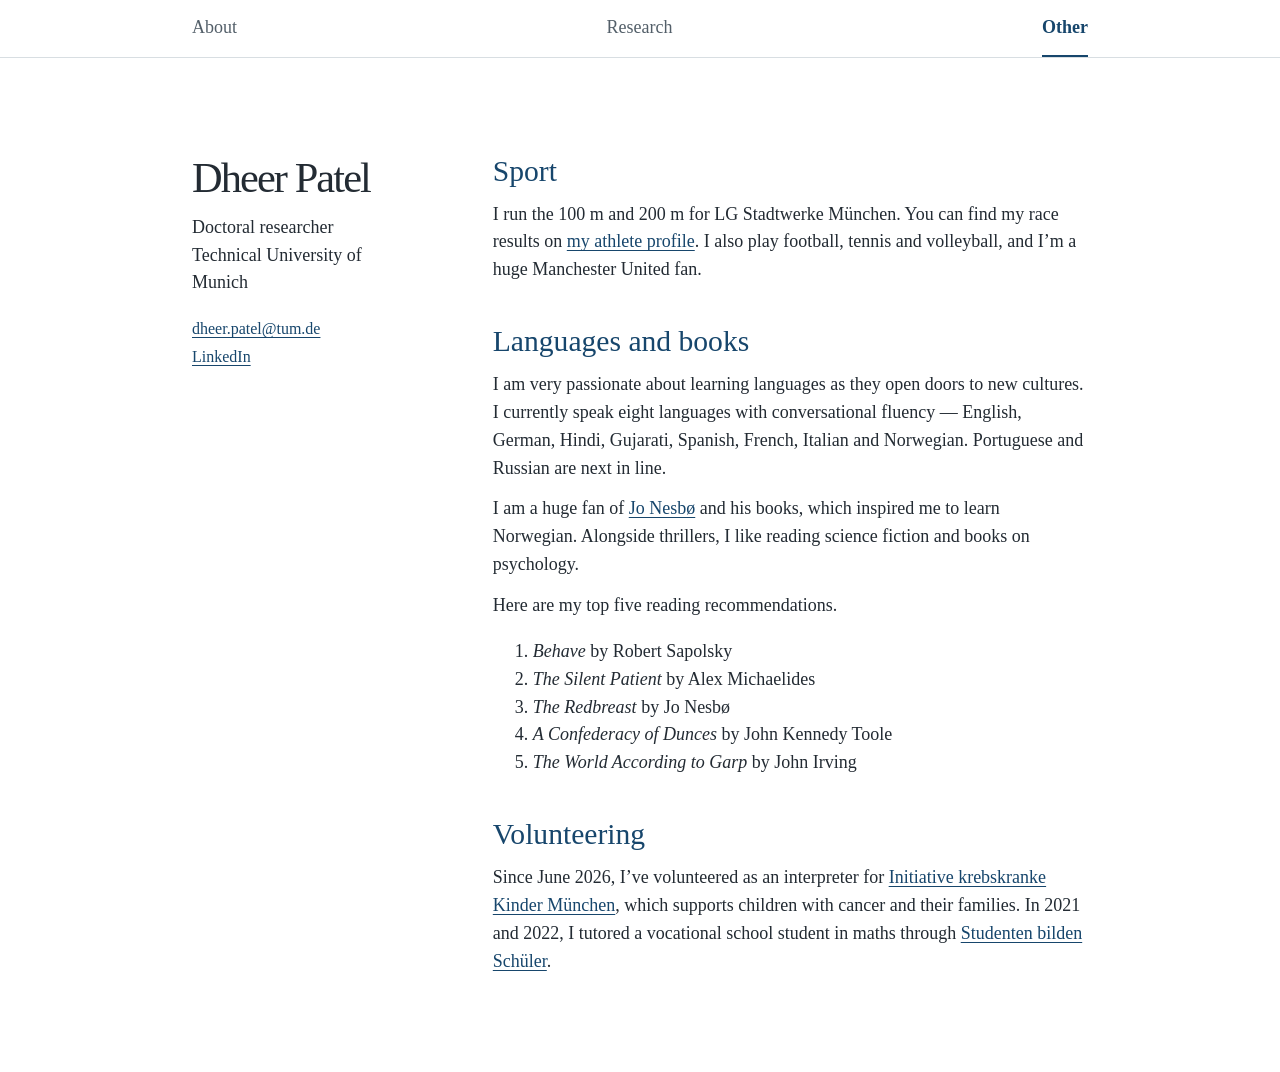
==== other.html @ 41100356 "Revise biography, research interests and reading list" ====
<!doctype html>
<html lang="en">
<head>
  <meta charset="utf-8">
  <meta name="viewport" content="width=device-width, initial-scale=1">
  <meta name="description" content="Dheer Patel on sprinting in Munich, volunteering, learning languages and reading Jo Nesbø.">
  <title>Other · Dheer Patel</title>
  <link rel="stylesheet" href="style.css">
</head>
<body>
  <nav aria-label="Main navigation">
    <div class="nav-inner">
      <a href="index.html">About</a>
      <a href="research.html">Research</a>
      <a href="other.html" aria-current="page">Other</a>
    </div>
  </nav>
  <div class="layout">
    <header>
      <h1>Dheer Patel</h1>
      <p>Doctoral researcher<br>Technical University of Munich</p>
      <div class="contacts">
        <a href="mailto:dheer.patel@tum.de">dheer.patel@tum.de</a>
        <a href="https://www.linkedin.com/in/dheer-patel-a621661a5/">LinkedIn</a>
      </div>
    </header>
    <main>
      <h2>Sport</h2>
      <p>I run the 100 m and 200 m for LG Stadtwerke München. You can find my race results on <a href="https://ladv.de/leistungsdatenbank/athletenprofil/517882/Dheer-Patel.htm">my athlete profile</a>. I also play football, tennis and volleyball, and I’m a huge Manchester United fan.</p>

      <h2>Languages and books</h2>
      <p>I am very passionate about learning languages as they open doors to new cultures. I currently speak eight languages with conversational fluency — English, German, Hindi, Gujarati, Spanish, French, Italian and Norwegian. Portuguese and Russian are next in line.</p>
      <p>I am a huge fan of <a href="https://jonesbo.com/">Jo Nesbø</a> and his books, which inspired me to learn Norwegian. Alongside thrillers, I like reading science fiction and books on psychology.</p>
      <p>Here are my top five reading recommendations.</p>
      <ol>
        <li><cite>Behave</cite> by Robert Sapolsky</li>
        <li><cite>The Silent Patient</cite> by Alex Michaelides</li>
        <li><cite>The Redbreast</cite> by Jo Nesbø</li>
        <li><cite>A Confederacy of Dunces</cite> by John Kennedy Toole</li>
        <li><cite>The World According to Garp</cite> by John Irving</li>
      </ol>

      <h2>Volunteering</h2>
      <p>Since June 2026, I’ve volunteered as an interpreter for <a href="https://krebs-bei-kindern.de/">Initiative krebskranke Kinder München</a>, which supports children with cancer and their families. In 2021 and 2022, I tutored a vocational school student in maths through <a href="https://studytutors.de/">Studenten bilden Schüler</a>.</p>
    </main>
  </div>
</body>
</html>
---- style.css ----
:root {
  color-scheme: light;
  --ink: #232b33;
  --blue: #17466c;
  --muted: #535f69;
  --rule: #d8dee2;
}

* { box-sizing: border-box; }
body {
  margin: 0;
  color: var(--ink);
  background: #fff;
  font: 1.125rem/1.55 "Crimson Text", Georgia, serif;
}
a { color: var(--blue); text-underline-offset: 0.18em; text-decoration-thickness: 1px; }
a:hover { color: #071d34; text-decoration-thickness: 2px; }
a:focus-visible { outline: 2px solid var(--blue); outline-offset: 4px; }

nav { border-bottom: 1px solid var(--rule); }
.nav-inner, .layout { width: min(56rem, calc(100% - 3rem)); margin-inline: auto; }
.nav-inner { display: flex; justify-content: space-between; }
nav a { padding: 0.9rem 0; color: var(--muted); text-decoration: none; }
nav a[aria-current] { color: var(--blue); font-weight: bold; box-shadow: inset 0 -2px var(--blue); }

.layout {
  display: grid;
  grid-template-columns: 14rem minmax(0, 1fr);
  gap: clamp(2rem, 6vw, 5rem);
  align-items: start;
  margin-block: clamp(3rem, 8vw, 6rem);
}
h1, h2, h3, p, dl, dd { margin: 0; }
h1, h2, h3 { line-height: 1.15; }
h1 { font-size: 2.65rem; font-weight: normal; letter-spacing: -0.045em; }
h2 { font-size: 1.85rem; color: var(--blue); font-weight: normal; }
h3, .institution { font-size: 1.15rem; font-weight: bold; }
header p { margin-top: 0.7rem; }
.contacts { display: grid; justify-items: start; gap: 0.2rem; margin-top: 1.25rem; font-size: 1rem; }
main p, main dl, article { margin-top: 0.8rem; }
main h2:not(:first-child) { margin-top: 2.5rem; }
.degrees { display: grid; grid-template-columns: auto 1fr; gap: 1.2rem 1.3rem; }
.degrees .grade, .degrees .rank { display: block; font-size: 1rem; }
.degrees .grade { margin-top: 0.15rem; }
.degrees .rank { color: var(--muted); font-style: italic; }
dt, .publication { color: var(--muted); }
dt { font-variant-numeric: tabular-nums; }
article p { margin-top: 0.35rem; }

@media (max-width: 44rem) {
  .layout { grid-template-columns: 1fr; gap: 2rem; margin-block: 2rem; }
  header { padding-bottom: 1.5rem; border-bottom: 1px solid var(--rule); }
  .contacts { display: flex; flex-wrap: wrap; gap: 0.4rem 1rem; margin-top: 0.6rem; }
  h1 { font-size: 2.25rem; }
}
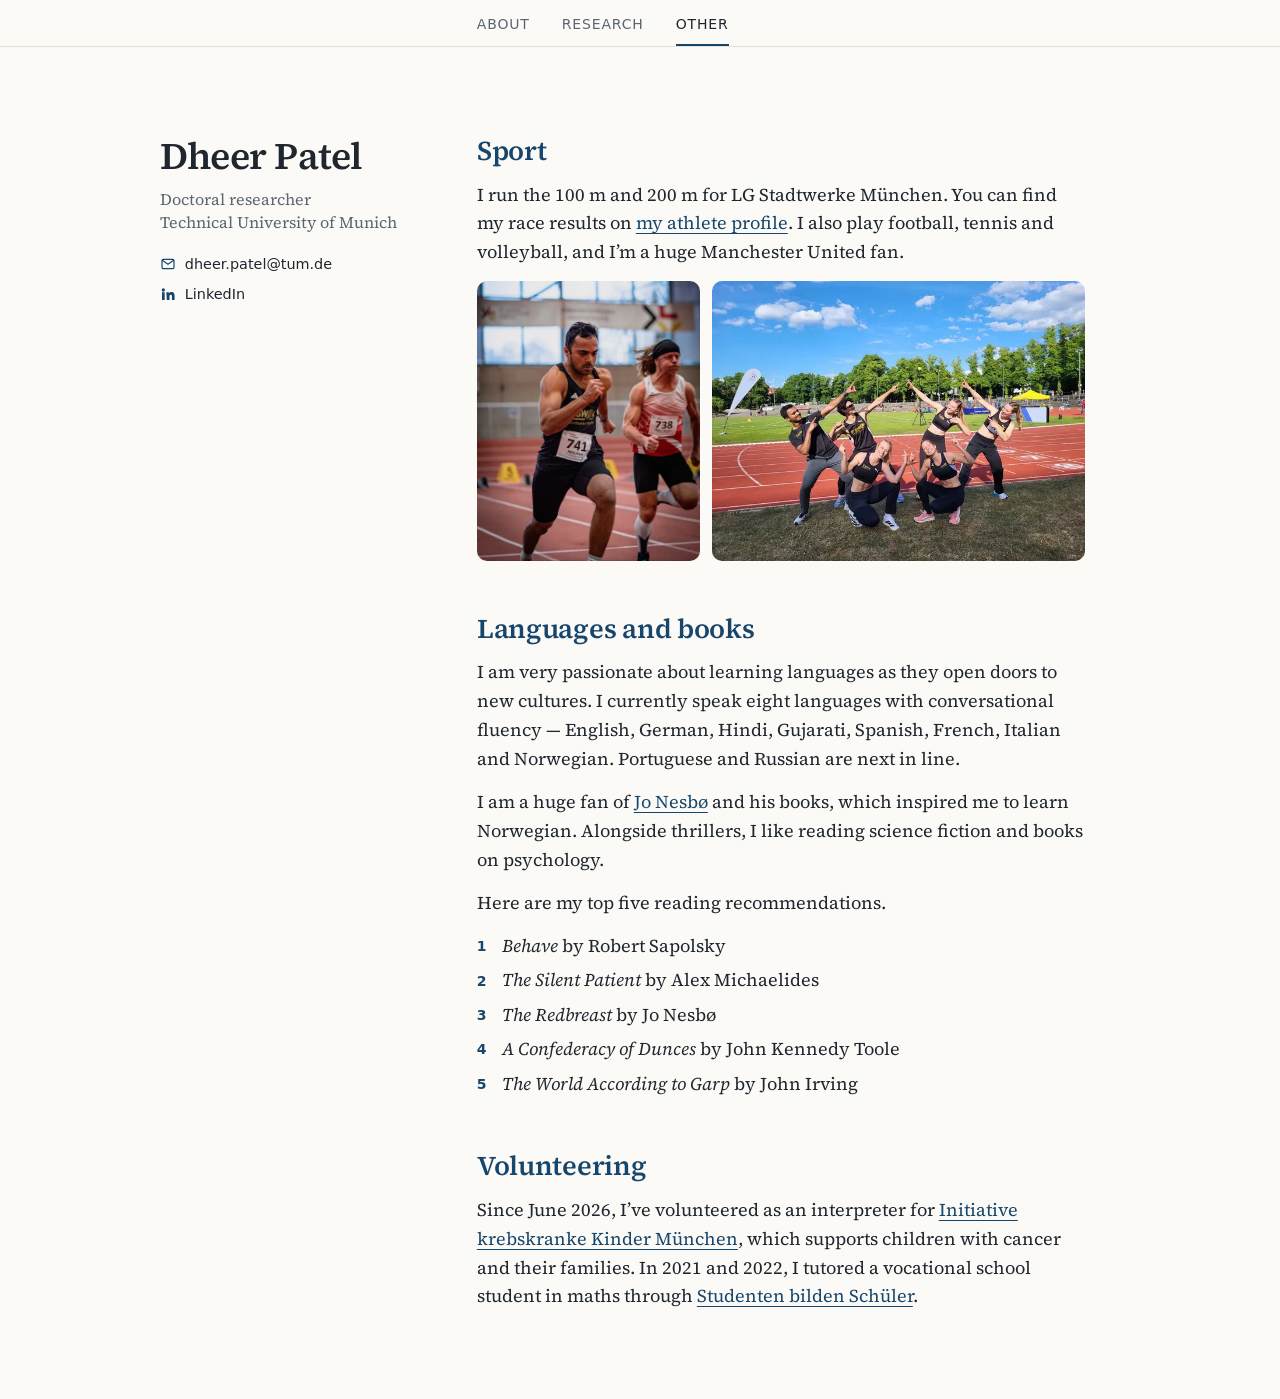
==== commit e6d466d5: "Redesign site and add photos" ====
--- a/other.html
+++ b/other.html
@@ -5,43 +5,68 @@
   <meta name="viewport" content="width=device-width, initial-scale=1">
   <meta name="description" content="Dheer Patel on sprinting in Munich, volunteering, learning languages and reading Jo Nesbø.">
   <title>Other · Dheer Patel</title>
+  <link rel="canonical" href="https://peterhalde.github.io/other.html">
+  <meta property="og:type" content="website">
+  <meta property="og:title" content="Other · Dheer Patel">
+  <meta property="og:description" content="Dheer Patel on sprinting in Munich, volunteering, learning languages and reading Jo Nesbø.">
+  <meta property="og:url" content="https://peterhalde.github.io/other.html">
+  <meta property="og:image" content="https://peterhalde.github.io/images/og.jpg">
+  <meta property="og:image:width" content="1200">
+  <meta property="og:image:height" content="630">
+  <meta name="twitter:card" content="summary_large_image">
+  <meta name="theme-color" content="#fbfaf7" media="(prefers-color-scheme: light)">
+  <meta name="theme-color" content="#14171a" media="(prefers-color-scheme: dark)">
+  <link rel="icon" href="favicon.svg" type="image/svg+xml">
+  <link rel="preload" href="fonts/source-serif-4-normal.woff2" as="font" type="font/woff2" crossorigin>
   <link rel="stylesheet" href="style.css">
 </head>
 <body>
-  <nav aria-label="Main navigation">
+  <nav class="site-nav" aria-label="Main navigation">
     <div class="nav-inner">
-      <a href="index.html">About</a>
-      <a href="research.html">Research</a>
-      <a href="other.html" aria-current="page">Other</a>
+      <div class="nav-links">
+        <a href="index.html">About</a>
+        <a href="research.html">Research</a>
+        <a href="other.html" aria-current="page">Other</a>
+      </div>
     </div>
   </nav>
   <div class="layout">
-    <header>
+    <aside class="profile">
       <h1>Dheer Patel</h1>
-      <p>Doctoral researcher<br>Technical University of Munich</p>
-      <div class="contacts">
-        <a href="mailto:dheer.patel@tum.de">dheer.patel@tum.de</a>
-        <a href="https://www.linkedin.com/in/dheer-patel-a621661a5/">LinkedIn</a>
-      </div>
-    </header>
+      <p class="role">Doctoral researcher<br>Technical University of Munich</p>
+      <ul class="contacts">
+        <li><a href="mailto:dheer.patel@tum.de"><svg viewBox="0 0 24 24" fill="none" stroke="currentColor" stroke-width="1.8" stroke-linecap="round" stroke-linejoin="round" aria-hidden="true"><rect x="3" y="5" width="18" height="14" rx="2"/><path d="m3.5 6.5 8.5 6 8.5-6"/></svg>dheer.patel@tum.de</a></li>
+        <li><a href="https://www.linkedin.com/in/dheer-patel-a621661a5/"><svg viewBox="0 0 24 24" fill="currentColor" aria-hidden="true"><path d="M4.98 3.5a2.5 2.5 0 1 1 0 5 2.5 2.5 0 0 1 0-5zM3 9.5h4V21H3zM9.5 9.5h3.8v1.6h.05c.53-1 1.83-2.05 3.77-2.05 4.03 0 4.78 2.65 4.78 6.1V21h-4v-5.1c0-1.22-.02-2.78-1.7-2.78-1.7 0-1.96 1.33-1.96 2.7V21h-4z"/></svg>LinkedIn</a></li>
+      </ul>
+    </aside>
     <main>
-      <h2>Sport</h2>
-      <p>I run the 100 m and 200 m for LG Stadtwerke München. You can find my race results on <a href="https://ladv.de/leistungsdatenbank/athletenprofil/517882/Dheer-Patel.htm">my athlete profile</a>. I also play football, tennis and volleyball, and I’m a huge Manchester United fan.</p>
+      <section>
+        <h2>Sport</h2>
+        <p>I run the 100 m and 200 m for LG Stadtwerke München. You can find my race results on <a href="https://ladv.de/leistungsdatenbank/athletenprofil/517882/Dheer-Patel.htm">my athlete profile</a>. I also play football, tennis and volleyball, and I’m a huge Manchester United fan.</p>
+        <div class="photos">
+          <a href="images/sprint-960.webp"><img src="images/sprint-480.webp" srcset="images/sprint-480.webp 480w, images/sprint-960.webp 960w" sizes="(max-width: 30rem) calc(100vw - 2.5rem), (max-width: 46rem) calc((100vw - 3.25rem) * 0.375), 14rem" width="480" height="600" alt="Dheer Patel sprinting in an indoor race for LG Stadtwerke München" loading="lazy" decoding="async"></a>
+          <a href="images/team-1280.webp"><img src="images/team-640.webp" srcset="images/team-640.webp 640w, images/team-1280.webp 1280w" sizes="(max-width: 30rem) calc(100vw - 2.5rem), (max-width: 46rem) calc((100vw - 3.25rem) * 0.625), 24rem" width="640" height="480" alt="Dheer Patel and five teammates from LG Stadtwerke München striking the lightning-bolt pose by the track" loading="lazy" decoding="async"></a>
+        </div>
+      </section>
 
-      <h2>Languages and books</h2>
-      <p>I am very passionate about learning languages as they open doors to new cultures. I currently speak eight languages with conversational fluency — English, German, Hindi, Gujarati, Spanish, French, Italian and Norwegian. Portuguese and Russian are next in line.</p>
-      <p>I am a huge fan of <a href="https://jonesbo.com/">Jo Nesbø</a> and his books, which inspired me to learn Norwegian. Alongside thrillers, I like reading science fiction and books on psychology.</p>
-      <p>Here are my top five reading recommendations.</p>
-      <ol>
-        <li><cite>Behave</cite> by Robert Sapolsky</li>
-        <li><cite>The Silent Patient</cite> by Alex Michaelides</li>
-        <li><cite>The Redbreast</cite> by Jo Nesbø</li>
-        <li><cite>A Confederacy of Dunces</cite> by John Kennedy Toole</li>
-        <li><cite>The World According to Garp</cite> by John Irving</li>
-      </ol>
+      <section>
+        <h2>Languages and books</h2>
+        <p>I am very passionate about learning languages as they open doors to new cultures. I currently speak eight languages with conversational fluency — English, German, Hindi, Gujarati, Spanish, French, Italian and Norwegian. Portuguese and Russian are next in line.</p>
+        <p>I am a huge fan of <a href="https://jonesbo.com/">Jo Nesbø</a> and his books, which inspired me to learn Norwegian. Alongside thrillers, I like reading science fiction and books on psychology.</p>
+        <p>Here are my top five reading recommendations.</p>
+        <ol class="books" role="list">
+          <li><span><cite>Behave</cite> by Robert Sapolsky</span></li>
+          <li><span><cite>The Silent Patient</cite> by Alex Michaelides</span></li>
+          <li><span><cite>The Redbreast</cite> by Jo Nesbø</span></li>
+          <li><span><cite>A Confederacy of Dunces</cite> by John Kennedy Toole</span></li>
+          <li><span><cite>The World According to Garp</cite> by John Irving</span></li>
+        </ol>
+      </section>
 
-      <h2>Volunteering</h2>
-      <p>Since June 2026, I’ve volunteered as an interpreter for <a href="https://krebs-bei-kindern.de/">Initiative krebskranke Kinder München</a>, which supports children with cancer and their families. In 2021 and 2022, I tutored a vocational school student in maths through <a href="https://studytutors.de/">Studenten bilden Schüler</a>.</p>
+      <section>
+        <h2>Volunteering</h2>
+        <p>Since June 2026, I’ve volunteered as an interpreter for <a href="https://krebs-bei-kindern.de/">Initiative krebskranke Kinder München</a>, which supports children with cancer and their families. In 2021 and 2022, I tutored a vocational school student in maths through <a href="https://studytutors.de/">Studenten bilden Schüler</a>.</p>
+      </section>
     </main>
   </div>
 </body>
--- a/style.css
+++ b/style.css
@@ -1,55 +1,208 @@
+@font-face {
+  font-family: "Source Serif 4";
+  src: url("fonts/source-serif-4-normal.woff2") format("woff2");
+  font-weight: 200 900;
+  font-style: normal;
+  font-display: swap;
+}
+@font-face {
+  font-family: "Source Serif 4";
+  src: url("fonts/source-serif-4-italic.woff2") format("woff2");
+  font-weight: 200 900;
+  font-style: italic;
+  font-display: swap;
+}
+
 :root {
-  color-scheme: light;
-  --ink: #232b33;
-  --blue: #17466c;
-  --muted: #535f69;
-  --rule: #d8dee2;
+  color-scheme: light dark;
+  --bg: #fbfaf7;
+  --surface: #ffffff;
+  --ink: #1f262d;
+  --muted: #5a6670;
+  --accent: #17466c;
+  --accent-strong: #0b2a45;
+  --rule: #e4e1da;
+  --serif: "Source Serif 4", Georgia, "Times New Roman", serif;
+  --sans: system-ui, -apple-system, "Segoe UI", Roboto, "Helvetica Neue", Arial, sans-serif;
+  --side: 15rem;
+  --gap: clamp(2.5rem, 6vw, 5rem);
+}
+@media (prefers-color-scheme: dark) {
+  :root {
+    --bg: #14171a;
+    --surface: #1b1f23;
+    --ink: #e7e4dd;
+    --muted: #a0a9b1;
+    --accent: #8db7df;
+    --accent-strong: #c2dbf2;
+    --rule: #2c3238;
+  }
 }
 
 * { box-sizing: border-box; }
+html { -webkit-text-size-adjust: 100%; }
 body {
   margin: 0;
   color: var(--ink);
-  background: #fff;
-  font: 1.125rem/1.55 "Crimson Text", Georgia, serif;
-}
-a { color: var(--blue); text-underline-offset: 0.18em; text-decoration-thickness: 1px; }
-a:hover { color: #071d34; text-decoration-thickness: 2px; }
-a:focus-visible { outline: 2px solid var(--blue); outline-offset: 4px; }
-
-nav { border-bottom: 1px solid var(--rule); }
-.nav-inner, .layout { width: min(56rem, calc(100% - 3rem)); margin-inline: auto; }
-.nav-inner { display: flex; justify-content: space-between; }
-nav a { padding: 0.9rem 0; color: var(--muted); text-decoration: none; }
-nav a[aria-current] { color: var(--blue); font-weight: bold; box-shadow: inset 0 -2px var(--blue); }
-
+  background: var(--bg);
+  font: 1.125rem/1.6 var(--serif);
+  font-optical-sizing: auto;
+}
+h1, h2, h3, p, dl, dd, ol, ul, figure { margin: 0; }
+h1, h2, h3 { line-height: 1.15; text-wrap: balance; }
+p, li, dd { text-wrap: pretty; }
+img { display: block; max-width: 100%; height: auto; }
+
+a { color: var(--accent); text-underline-offset: 0.2em; text-decoration-thickness: 1px; }
+a:hover { color: var(--accent-strong); text-decoration-thickness: 2px; }
+a:focus-visible { outline: 2px solid var(--accent); outline-offset: 3px; border-radius: 2px; }
+
+/* Navigation: links line up with the main column */
+.site-nav { border-bottom: 1px solid var(--rule); }
+.nav-inner, .layout { width: min(60rem, calc(100% - 3rem)); margin-inline: auto; }
+.nav-inner {
+  display: grid;
+  grid-template-columns: var(--side) minmax(0, 1fr);
+  column-gap: var(--gap);
+}
+.nav-links { grid-column: 2; display: flex; gap: 2rem; }
+.nav-links a {
+  padding: 1.05rem 0 0.95rem;
+  color: var(--muted);
+  font: 500 0.875rem/1 var(--sans);
+  letter-spacing: 0.06em;
+  text-transform: uppercase;
+  text-decoration: none;
+}
+.nav-links a:hover { color: var(--accent); }
+.nav-links a[aria-current] { color: var(--ink); box-shadow: inset 0 -2px var(--accent); }
+
+/* Two-column page */
 .layout {
   display: grid;
-  grid-template-columns: 14rem minmax(0, 1fr);
-  gap: clamp(2rem, 6vw, 5rem);
+  grid-template-columns: var(--side) minmax(0, 1fr);
+  gap: var(--gap);
   align-items: start;
-  margin-block: clamp(3rem, 8vw, 6rem);
-}
-h1, h2, h3, p, dl, dd { margin: 0; }
-h1, h2, h3 { line-height: 1.15; }
-h1 { font-size: 2.65rem; font-weight: normal; letter-spacing: -0.045em; }
-h2 { font-size: 1.85rem; color: var(--blue); font-weight: normal; }
-h3, .institution { font-size: 1.15rem; font-weight: bold; }
-header p { margin-top: 0.7rem; }
-.contacts { display: grid; justify-items: start; gap: 0.2rem; margin-top: 1.25rem; font-size: 1rem; }
-main p, main dl, article { margin-top: 0.8rem; }
-main h2:not(:first-child) { margin-top: 2.5rem; }
-.degrees { display: grid; grid-template-columns: auto 1fr; gap: 1.2rem 1.3rem; }
-.degrees .grade, .degrees .rank { display: block; font-size: 1rem; }
-.degrees .grade { margin-top: 0.15rem; }
-.degrees .rank { color: var(--muted); font-style: italic; }
-dt, .publication { color: var(--muted); }
-dt { font-variant-numeric: tabular-nums; }
-article p { margin-top: 0.35rem; }
-
-@media (max-width: 44rem) {
-  .layout { grid-template-columns: 1fr; gap: 2rem; margin-block: 2rem; }
-  header { padding-bottom: 1.5rem; border-bottom: 1px solid var(--rule); }
-  .contacts { display: flex; flex-wrap: wrap; gap: 0.4rem 1rem; margin-top: 0.6rem; }
-  h1 { font-size: 2.25rem; }
-}
+  margin-block: clamp(3rem, 7vw, 5.5rem);
+}
+main { max-width: 38rem; }
+
+/* Profile column */
+.portrait {
+  width: 100%;
+  aspect-ratio: 4 / 5;
+  object-fit: cover;
+  border-radius: 14px;
+  margin-bottom: 1.6rem;
+  background: var(--rule);
+}
+h1 { font-size: 2.35rem; font-weight: 600; letter-spacing: -0.02em; }
+.role { margin-top: 0.6rem; color: var(--muted); font-size: 1rem; line-height: 1.45; text-wrap: balance; }
+.contacts {
+  list-style: none;
+  padding: 0;
+  margin-top: 1.3rem;
+  display: grid;
+  justify-items: start;
+  gap: 0.5rem;
+  font: 0.9rem/1.3 var(--sans);
+}
+.contacts a { display: inline-flex; align-items: center; gap: 0.55rem; color: var(--ink); text-decoration: none; }
+.contacts a:hover { color: var(--accent); text-decoration: underline; }
+.contacts svg { width: 1rem; height: 1rem; flex: none; color: var(--accent); }
+@media (min-width: 46.01rem) and (min-height: 40rem) {
+  .profile { position: sticky; top: 2.5rem; }
+}
+
+/* Content */
+h2 { font-size: 1.7rem; font-weight: 600; letter-spacing: -0.01em; color: var(--accent); }
+h3 { font-size: 1.2rem; font-weight: 600; }
+section + section { margin-top: 3.25rem; }
+section > p, section > dl, section > ol, section > article, section > .photos { margin-top: 0.9rem; }
+.institution { font-weight: 600; }
+
+/* Education */
+.degrees {
+  display: grid;
+  grid-template-columns: auto minmax(0, 1fr);
+  gap: 1.25rem 1.5rem;
+}
+.degrees dt {
+  padding-top: 0.2rem;
+  color: var(--muted);
+  font: 600 0.875rem/1.6 var(--sans);
+  font-variant-numeric: tabular-nums;
+}
+.meta { display: block; margin-top: 0.2rem; color: var(--muted); font: 0.9rem/1.5 var(--sans); }
+.meta strong { color: var(--ink); }
+.meta span + span::before { content: "·"; margin-inline: 0.5em; }
+
+/* Publications */
+.work {
+  padding: 1.3rem 1.5rem;
+  background: var(--surface);
+  border: 1px solid var(--rule);
+  border-radius: 12px;
+}
+.work h3 a { color: var(--ink); text-decoration: none; }
+.work h3 a:hover { color: var(--accent); text-decoration: underline; }
+.work p { margin-top: 0.4rem; }
+.authors { color: var(--muted); font-size: 1rem; }
+.authors strong { color: var(--ink); font-weight: 600; }
+.publication {
+  display: flex;
+  flex-wrap: wrap;
+  align-items: center;
+  gap: 0.5rem 0.9rem;
+  color: var(--muted);
+  font: 0.875rem/1.4 var(--sans);
+}
+.pill {
+  padding: 0.2rem 0.7rem;
+  border: 1px solid var(--rule);
+  border-radius: 999px;
+  font-weight: 500;
+  text-decoration: none;
+}
+.pill:hover { border-color: var(--accent); text-decoration: none; }
+
+/* Photos: equal heights from the 4:5 and 4:3 frames */
+.photos { display: grid; grid-template-columns: 3fr 5fr; gap: 0.75rem; }
+.photos a { display: block; border-radius: 10px; overflow: hidden; }
+.photos img { width: 100%; transition: transform 0.4s ease; }
+.photos a:hover img { transform: scale(1.03); }
+
+/* Reading list */
+.books { list-style: none; padding: 0; counter-reset: book; display: grid; gap: 0.35rem; }
+.books li { counter-increment: book; display: grid; grid-template-columns: 1.6rem minmax(0, 1fr); }
+.books li::before {
+  content: counter(book);
+  padding-top: 0.2rem;
+  color: var(--accent);
+  font: 600 0.875rem/1.6 var(--sans);
+  font-variant-numeric: tabular-nums;
+}
+
+@media (max-width: 46rem) {
+  .nav-inner, .layout { width: calc(100% - 2.5rem); }
+  .nav-inner { display: block; }
+  .nav-links { gap: 1.6rem; }
+  .layout { grid-template-columns: minmax(0, 1fr); gap: 2.25rem; margin-block: 2rem 3.5rem; }
+  .profile { padding-bottom: 1.75rem; border-bottom: 1px solid var(--rule); }
+  .profile.has-photo { display: grid; grid-template-columns: 7rem minmax(0, 1fr); column-gap: 1.25rem; align-items: center; }
+  .has-photo .portrait { grid-row: 1 / span 3; margin: 0; border-radius: 10px; }
+  .has-photo > :not(.portrait) { grid-column: 2; }
+  .has-photo h1 { align-self: end; }
+  .has-photo .contacts { align-self: start; }
+  h1 { font-size: 2rem; }
+  .role { margin-top: 0.4rem; }
+  .contacts { margin-top: 0.8rem; }
+  h2 { font-size: 1.5rem; }
+  .work { padding: 1.1rem 1.15rem; }
+}
+@media (max-width: 30rem) {
+  .photos { grid-template-columns: minmax(0, 1fr); }
+}
+@media (prefers-reduced-motion: reduce) {
+  .photos img { transition: none; }
+}
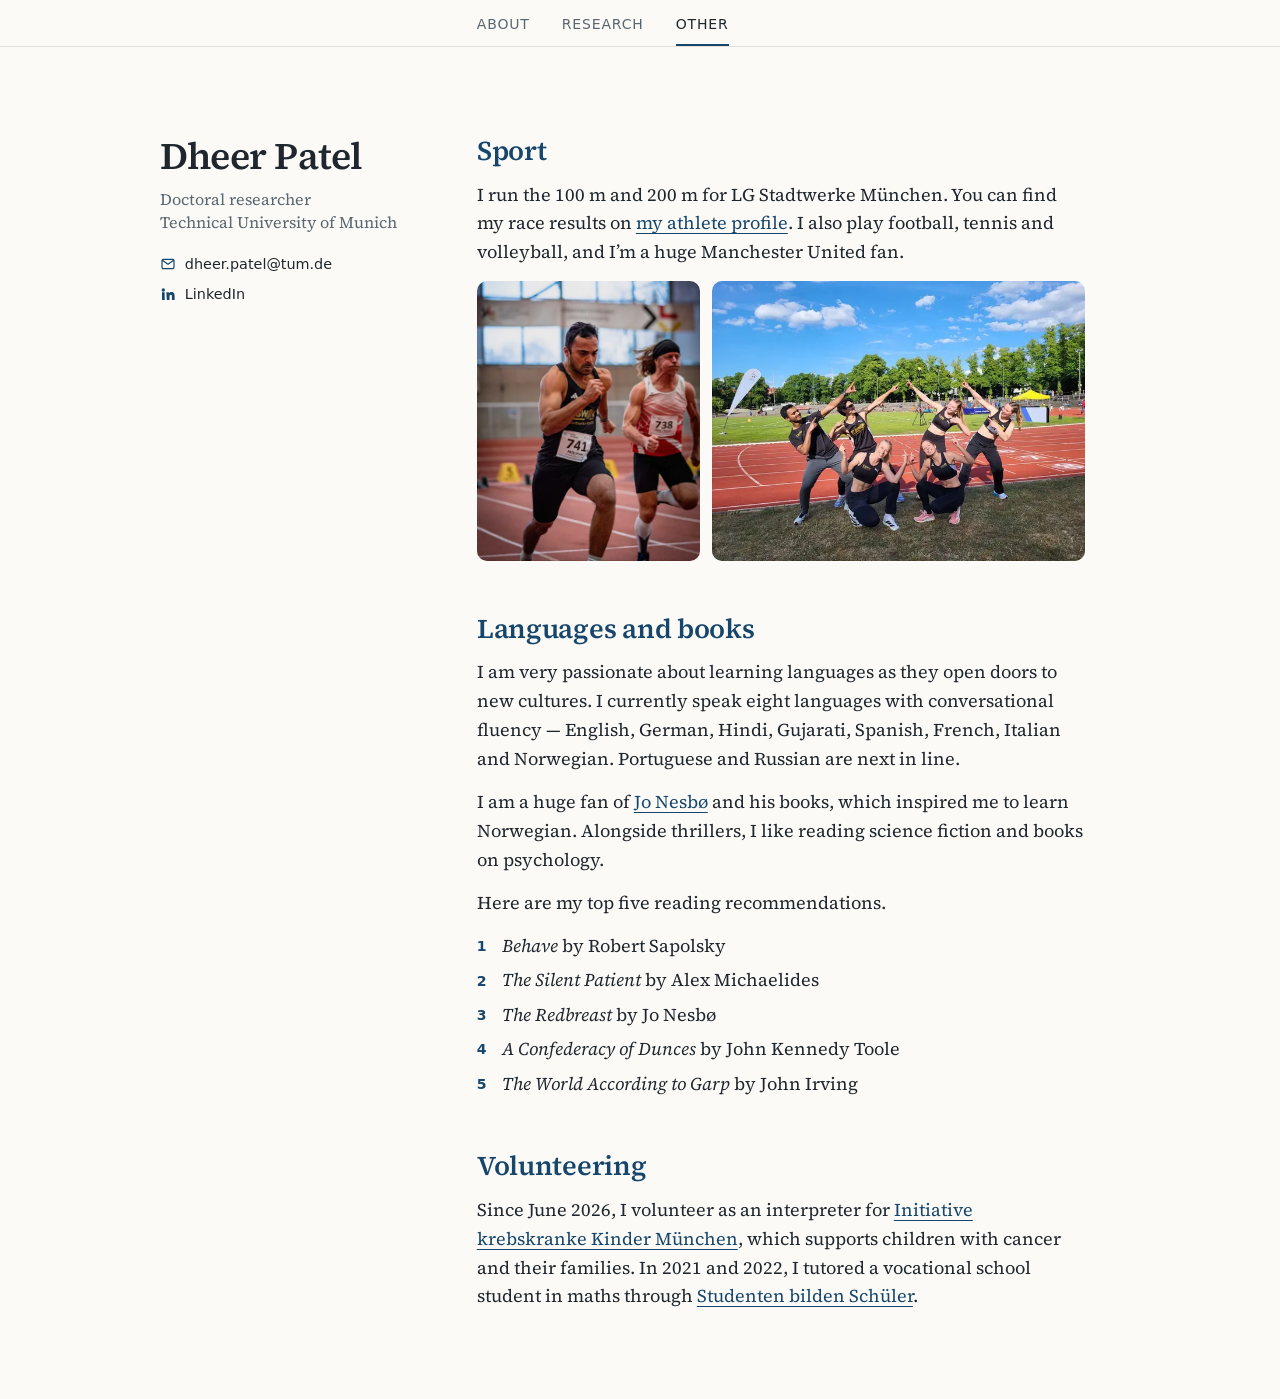
==== commit fe4d8207: "Remove photo links and update volunteering text" ====
--- a/other.html
+++ b/other.html
@@ -44,8 +44,8 @@
         <h2>Sport</h2>
         <p>I run the 100 m and 200 m for LG Stadtwerke München. You can find my race results on <a href="https://ladv.de/leistungsdatenbank/athletenprofil/517882/Dheer-Patel.htm">my athlete profile</a>. I also play football, tennis and volleyball, and I’m a huge Manchester United fan.</p>
         <div class="photos">
-          <a href="images/sprint-960.webp"><img src="images/sprint-480.webp" srcset="images/sprint-480.webp 480w, images/sprint-960.webp 960w" sizes="(max-width: 30rem) calc(100vw - 2.5rem), (max-width: 46rem) calc((100vw - 3.25rem) * 0.375), 14rem" width="480" height="600" alt="Dheer Patel sprinting in an indoor race for LG Stadtwerke München" loading="lazy" decoding="async"></a>
-          <a href="images/team-1280.webp"><img src="images/team-640.webp" srcset="images/team-640.webp 640w, images/team-1280.webp 1280w" sizes="(max-width: 30rem) calc(100vw - 2.5rem), (max-width: 46rem) calc((100vw - 3.25rem) * 0.625), 24rem" width="640" height="480" alt="Dheer Patel and five teammates from LG Stadtwerke München striking the lightning-bolt pose by the track" loading="lazy" decoding="async"></a>
+          <img src="images/sprint-480.webp" srcset="images/sprint-480.webp 480w, images/sprint-960.webp 960w" sizes="(max-width: 30rem) calc(100vw - 2.5rem), (max-width: 46rem) calc((100vw - 3.25rem) * 0.375), 14rem" width="480" height="600" alt="Dheer Patel sprinting in an indoor race for LG Stadtwerke München" loading="lazy" decoding="async" draggable="false">
+          <img src="images/team-640.webp" srcset="images/team-640.webp 640w, images/team-1280.webp 1280w" sizes="(max-width: 30rem) calc(100vw - 2.5rem), (max-width: 46rem) calc((100vw - 3.25rem) * 0.625), 24rem" width="640" height="480" alt="Dheer Patel and five teammates from LG Stadtwerke München striking the lightning-bolt pose by the track" loading="lazy" decoding="async" draggable="false">
         </div>
       </section>
 
@@ -65,7 +65,7 @@
 
       <section>
         <h2>Volunteering</h2>
-        <p>Since June 2026, I’ve volunteered as an interpreter for <a href="https://krebs-bei-kindern.de/">Initiative krebskranke Kinder München</a>, which supports children with cancer and their families. In 2021 and 2022, I tutored a vocational school student in maths through <a href="https://studytutors.de/">Studenten bilden Schüler</a>.</p>
+        <p>Since June 2026, I volunteer as an interpreter for <a href="https://krebs-bei-kindern.de/">Initiative krebskranke Kinder München</a>, which supports children with cancer and their families. In 2021 and 2022, I tutored a vocational school student in maths through <a href="https://studytutors.de/">Studenten bilden Schüler</a>.</p>
       </section>
     </main>
   </div>
--- a/style.css
+++ b/style.css
@@ -168,9 +168,14 @@
 
 /* Photos: equal heights from the 4:5 and 4:3 frames */
 .photos { display: grid; grid-template-columns: 3fr 5fr; gap: 0.75rem; }
-.photos a { display: block; border-radius: 10px; overflow: hidden; }
-.photos img { width: 100%; transition: transform 0.4s ease; }
-.photos a:hover img { transform: scale(1.03); }
+.photos img { width: 100%; border-radius: 10px; }
+.portrait, .photos img {
+  pointer-events: none;
+  user-select: none;
+  -webkit-user-select: none;
+  -webkit-user-drag: none;
+  -webkit-touch-callout: none;
+}
 
 /* Reading list */
 .books { list-style: none; padding: 0; counter-reset: book; display: grid; gap: 0.35rem; }
@@ -203,6 +208,3 @@
 @media (max-width: 30rem) {
   .photos { grid-template-columns: minmax(0, 1fr); }
 }
-@media (prefers-reduced-motion: reduce) {
-  .photos img { transition: none; }
-}
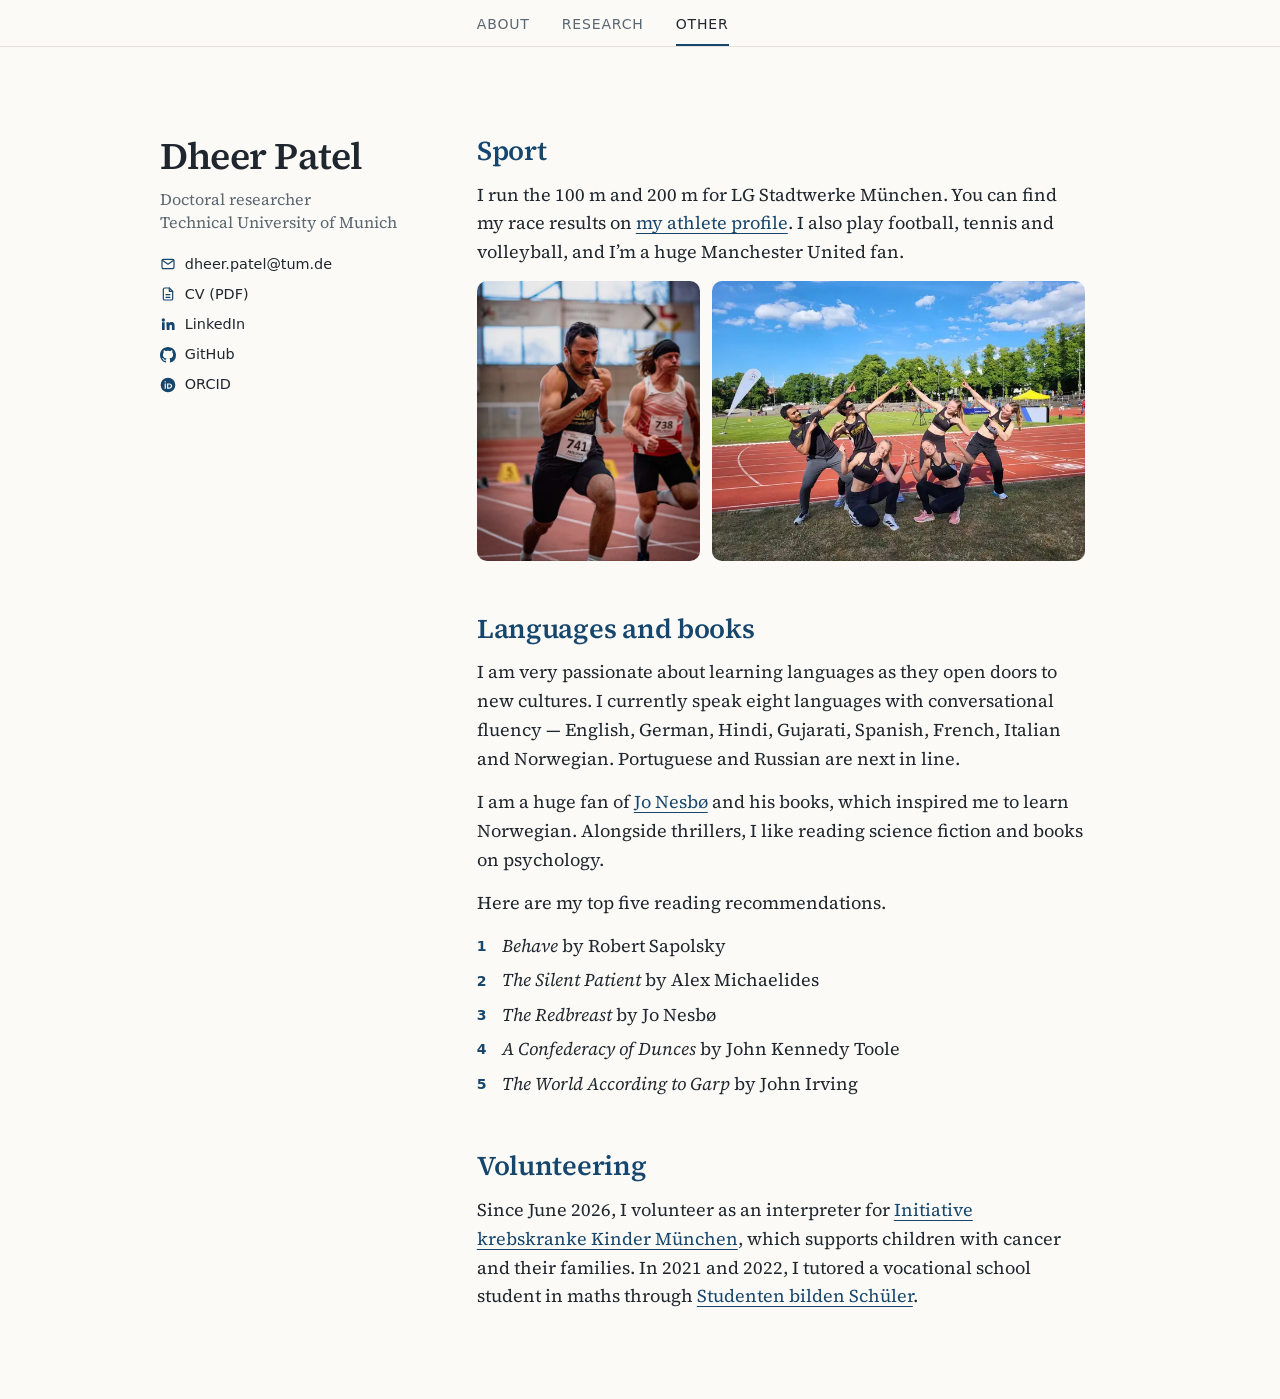
==== commit 5f3a15e3: "Add news, experience, project, CV and profile links" ====
--- a/other.html
+++ b/other.html
@@ -36,7 +36,10 @@
       <p class="role">Doctoral researcher<br>Technical University of Munich</p>
       <ul class="contacts">
         <li><a href="mailto:dheer.patel@tum.de"><svg viewBox="0 0 24 24" fill="none" stroke="currentColor" stroke-width="1.8" stroke-linecap="round" stroke-linejoin="round" aria-hidden="true"><rect x="3" y="5" width="18" height="14" rx="2"/><path d="m3.5 6.5 8.5 6 8.5-6"/></svg>dheer.patel@tum.de</a></li>
+        <li><a href="Dheer_Patel_CV.pdf"><svg viewBox="0 0 24 24" fill="none" stroke="currentColor" stroke-width="1.8" stroke-linecap="round" stroke-linejoin="round" aria-hidden="true"><path d="M14 3H7a2 2 0 0 0-2 2v14a2 2 0 0 0 2 2h10a2 2 0 0 0 2-2V8z"/><path d="M14 3v5h5M9 13h6M9 17h6"/></svg>CV (PDF)</a></li>
         <li><a href="https://www.linkedin.com/in/dheer-patel-a621661a5/"><svg viewBox="0 0 24 24" fill="currentColor" aria-hidden="true"><path d="M4.98 3.5a2.5 2.5 0 1 1 0 5 2.5 2.5 0 0 1 0-5zM3 9.5h4V21H3zM9.5 9.5h3.8v1.6h.05c.53-1 1.83-2.05 3.77-2.05 4.03 0 4.78 2.65 4.78 6.1V21h-4v-5.1c0-1.22-.02-2.78-1.7-2.78-1.7 0-1.96 1.33-1.96 2.7V21h-4z"/></svg>LinkedIn</a></li>
+        <li><a href="https://github.com/peterhalde"><svg viewBox="0 0 16 16" fill="currentColor" aria-hidden="true"><path d="M8 0C3.58 0 0 3.58 0 8c0 3.54 2.29 6.53 5.47 7.59.4.07.55-.17.55-.38 0-.19-.01-.82-.01-1.49-2.01.37-2.53-.49-2.69-.94-.09-.23-.48-.94-.82-1.13-.28-.15-.68-.52-.01-.53.63-.01 1.08.58 1.23.82.72 1.21 1.87.87 2.33.66.07-.52.28-.87.51-1.07-1.78-.2-3.64-.89-3.64-3.95 0-.87.31-1.59.82-2.15-.08-.2-.36-1.02.08-2.12 0 0 .67-.21 2.2.82.64-.18 1.32-.27 2-.27.68 0 1.36.09 2 .27 1.53-1.04 2.2-.82 2.2-.82.44 1.1.16 1.92.08 2.12.51.56.82 1.27.82 2.15 0 3.07-1.87 3.75-3.65 3.95.29.25.54.73.54 1.48 0 1.07-.01 1.93-.01 2.2 0 .21.15.46.55.38A8.01 8.01 0 0 0 16 8c0-4.42-3.58-8-8-8z"/></svg>GitHub</a></li>
+        <li><a href="https://orcid.org/0009-0002-5140-6660"><svg viewBox="0 0 24 24" fill="currentColor" fill-rule="evenodd" aria-hidden="true"><path d="M12 1a11 11 0 1 1 0 22a11 11 0 1 1 0-22zM7 9.6h1.8v7.9H7zM7.9 6.2a1.1 1.1 0 1 1 0 2.2a1.1 1.1 0 1 1 0-2.2zM10.6 9.6h3.2c2.7 0 4.4 1.8 4.4 3.95s-1.7 3.95-4.4 3.95h-3.2zM12.4 11.2v4.7h1.3c1.6 0 2.6-1 2.6-2.35s-1-2.35-2.6-2.35z"/></svg>ORCID</a></li>
       </ul>
     </aside>
     <main>
--- a/style.css
+++ b/style.css
@@ -113,6 +113,9 @@
 @media (min-width: 46.01rem) and (min-height: 40rem) {
   .profile { position: sticky; top: 2.5rem; }
 }
+@media (max-height: 50rem) {
+  .profile.has-photo { position: static; }
+}
 
 /* Content */
 h2 { font-size: 1.7rem; font-weight: 600; letter-spacing: -0.01em; color: var(--accent); }
@@ -120,14 +123,18 @@
 section + section { margin-top: 3.25rem; }
 section > p, section > dl, section > ol, section > article, section > .photos { margin-top: 0.9rem; }
 .institution { font-weight: 600; }
+.institution a { color: inherit; }
+.timeline + .institution { margin-top: 1.75rem; }
+.timeline a { overflow-wrap: anywhere; }
+.institution + p { margin-top: 0.3rem; }
 
 /* Education */
-.degrees {
+.timeline {
   display: grid;
   grid-template-columns: auto minmax(0, 1fr);
   gap: 1.25rem 1.5rem;
 }
-.degrees dt {
+.timeline dt {
   padding-top: 0.2rem;
   color: var(--muted);
   font: 600 0.875rem/1.6 var(--sans);
@@ -165,6 +172,17 @@
   text-decoration: none;
 }
 .pill:hover { border-color: var(--accent); text-decoration: none; }
+.tag {
+  padding: 0.25rem 0.6rem;
+  border-radius: 999px;
+  background: color-mix(in srgb, var(--accent) 12%, transparent);
+  color: var(--accent);
+  font-weight: 600;
+  font-size: 0.75rem;
+  letter-spacing: 0.06em;
+  text-transform: uppercase;
+}
+.work p:not(.authors):not(.publication) { font-size: 1.05rem; }
 
 /* Photos: equal heights from the 4:5 and 4:3 frames */
 .photos { display: grid; grid-template-columns: 3fr 5fr; gap: 0.75rem; }
@@ -201,10 +219,13 @@
   .has-photo .contacts { align-self: start; }
   h1 { font-size: 2rem; }
   .role { margin-top: 0.4rem; }
-  .contacts { margin-top: 0.8rem; }
+  .contacts { margin-top: 0.8rem; display: flex; flex-wrap: wrap; gap: 0.4rem 1.1rem; }
   h2 { font-size: 1.5rem; }
   .work { padding: 1.1rem 1.15rem; }
 }
 @media (max-width: 30rem) {
   .photos { grid-template-columns: minmax(0, 1fr); }
-}
+  .timeline { grid-template-columns: minmax(0, 1fr); row-gap: 0; }
+  .timeline dt { padding-top: 0; }
+  .timeline dd + dt { margin-top: 1.1rem; }
+}
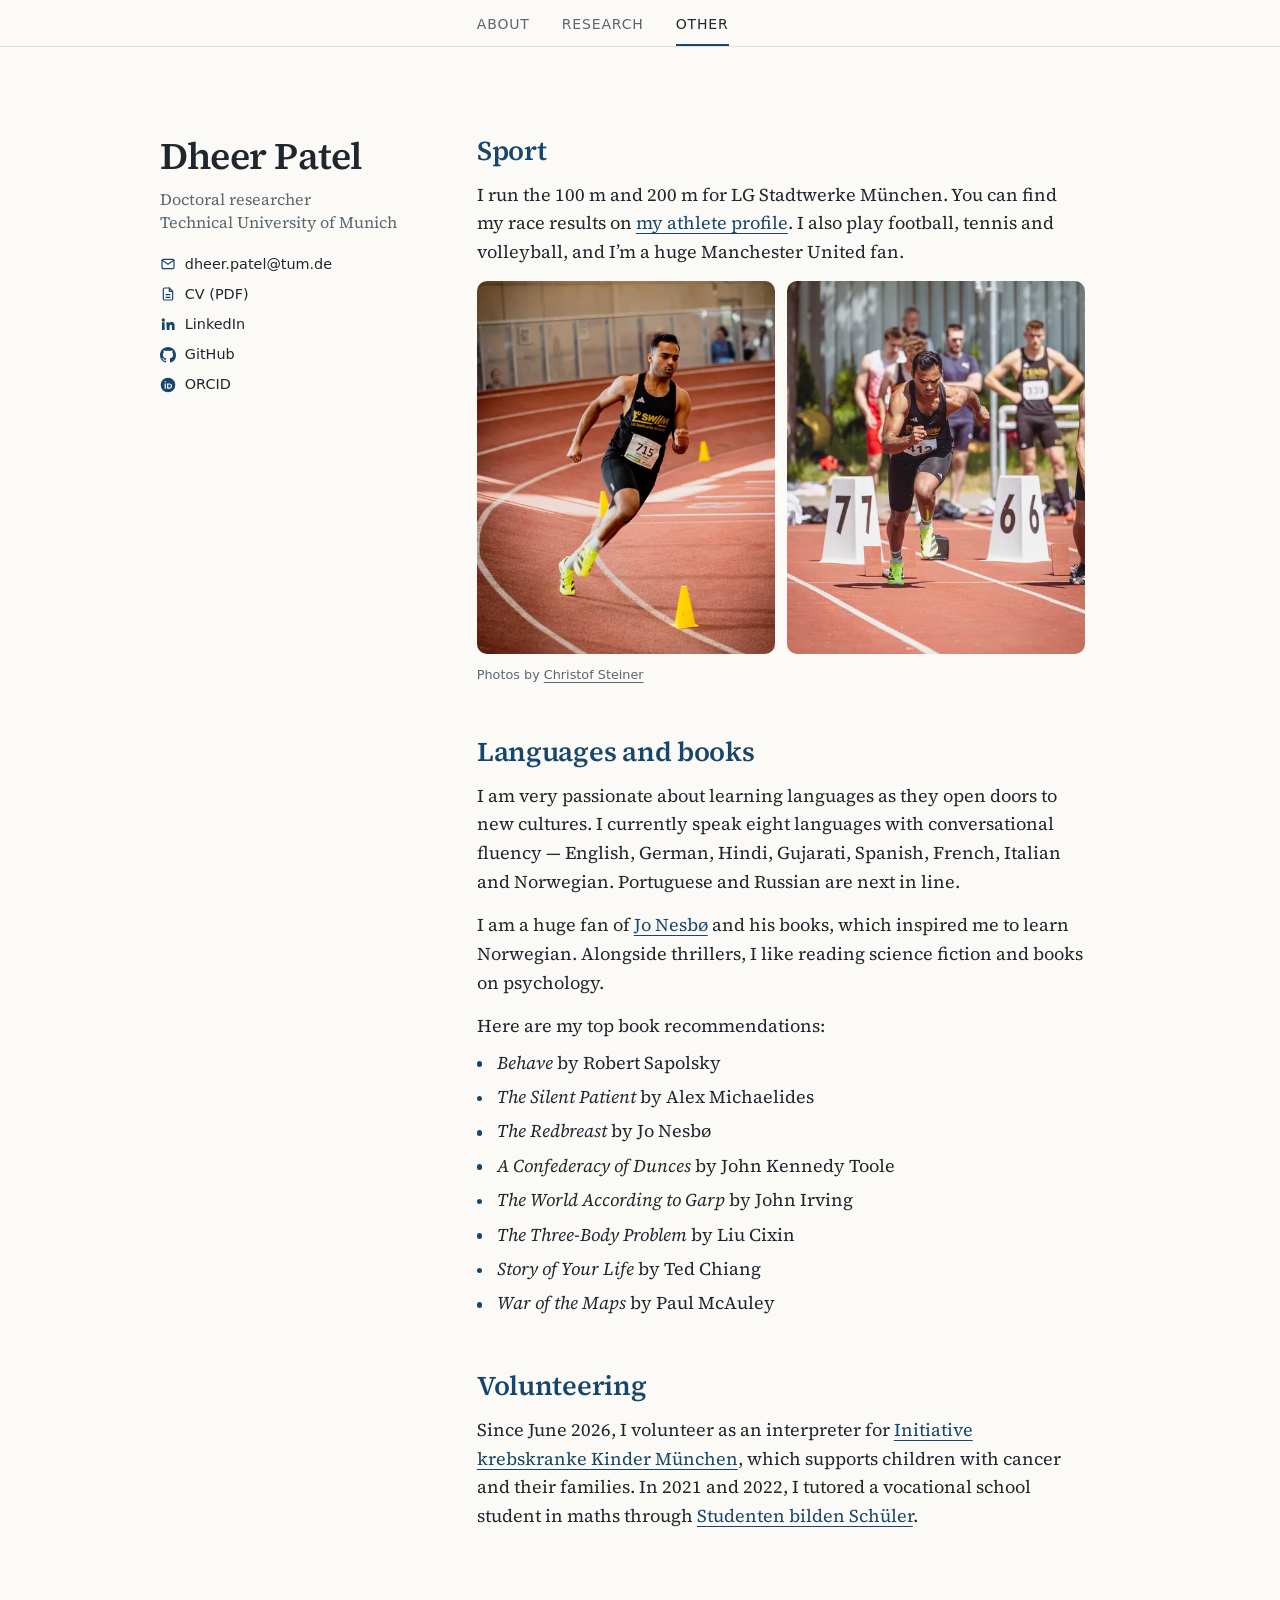
==== commit 1bc694bc: "Replace track photos, add photo credit, update book list" ====
--- a/other.html
+++ b/other.html
@@ -46,24 +46,28 @@
       <section>
         <h2>Sport</h2>
         <p>I run the 100 m and 200 m for LG Stadtwerke München. You can find my race results on <a href="https://ladv.de/leistungsdatenbank/athletenprofil/517882/Dheer-Patel.htm">my athlete profile</a>. I also play football, tennis and volleyball, and I’m a huge Manchester United fan.</p>
-        <div class="photos">
-          <img src="images/sprint-480.webp" srcset="images/sprint-480.webp 480w, images/sprint-960.webp 960w" sizes="(max-width: 30rem) calc(100vw - 2.5rem), (max-width: 46rem) calc((100vw - 3.25rem) * 0.375), 14rem" width="480" height="600" alt="Dheer Patel sprinting in an indoor race for LG Stadtwerke München" loading="lazy" decoding="async" draggable="false">
-          <img src="images/team-640.webp" srcset="images/team-640.webp 640w, images/team-1280.webp 1280w" sizes="(max-width: 30rem) calc(100vw - 2.5rem), (max-width: 46rem) calc((100vw - 3.25rem) * 0.625), 24rem" width="640" height="480" alt="Dheer Patel and five teammates from LG Stadtwerke München striking the lightning-bolt pose by the track" loading="lazy" decoding="async" draggable="false">
-        </div>
+        <figure class="photos">
+          <img src="images/sprint-bend-480.webp" srcset="images/sprint-bend-480.webp 480w, images/sprint-bend-960.webp 960w" sizes="(max-width: 46rem) calc((100vw - 3.25rem) / 2), 19rem" width="480" height="600" alt="Dheer Patel running the bend of an indoor track for LG Stadtwerke München" loading="lazy" decoding="async" draggable="false">
+          <img src="images/sprint-start-480.webp" srcset="images/sprint-start-480.webp 480w, images/sprint-start-960.webp 960w" sizes="(max-width: 46rem) calc((100vw - 3.25rem) / 2), 19rem" width="480" height="600" alt="Dheer Patel accelerating out of the starting blocks in an outdoor sprint" loading="lazy" decoding="async" draggable="false">
+          <figcaption>Photos by <a href="https://christofsteiner.com/">Christof Steiner</a></figcaption>
+        </figure>
       </section>
 
       <section>
         <h2>Languages and books</h2>
         <p>I am very passionate about learning languages as they open doors to new cultures. I currently speak eight languages with conversational fluency — English, German, Hindi, Gujarati, Spanish, French, Italian and Norwegian. Portuguese and Russian are next in line.</p>
         <p>I am a huge fan of <a href="https://jonesbo.com/">Jo Nesbø</a> and his books, which inspired me to learn Norwegian. Alongside thrillers, I like reading science fiction and books on psychology.</p>
-        <p>Here are my top five reading recommendations.</p>
-        <ol class="books" role="list">
+        <p>Here are my top book recommendations:</p>
+        <ul class="books" role="list">
           <li><span><cite>Behave</cite> by Robert Sapolsky</span></li>
           <li><span><cite>The Silent Patient</cite> by Alex Michaelides</span></li>
           <li><span><cite>The Redbreast</cite> by Jo Nesbø</span></li>
           <li><span><cite>A Confederacy of Dunces</cite> by John Kennedy Toole</span></li>
           <li><span><cite>The World According to Garp</cite> by John Irving</span></li>
-        </ol>
+          <li><span><cite>The Three-Body Problem</cite> by Liu Cixin</span></li>
+          <li><span><cite>Story of Your Life</cite> by Ted Chiang</span></li>
+          <li><span><cite>War of the Maps</cite> by Paul McAuley</span></li>
+        </ul>
       </section>
 
       <section>
--- a/style.css
+++ b/style.css
@@ -122,6 +122,7 @@
 h3 { font-size: 1.2rem; font-weight: 600; }
 section + section { margin-top: 3.25rem; }
 section > p, section > dl, section > ol, section > article, section > .photos { margin-top: 0.9rem; }
+section > .books { margin-top: 0.5rem; }
 .institution { font-weight: 600; }
 .institution a { color: inherit; }
 .timeline + .institution { margin-top: 1.75rem; }
@@ -185,7 +186,9 @@
 .work p:not(.authors):not(.publication) { font-size: 1.05rem; }
 
 /* Photos: equal heights from the 4:5 and 4:3 frames */
-.photos { display: grid; grid-template-columns: 3fr 5fr; gap: 0.75rem; }
+.photos { display: grid; grid-template-columns: 1fr 1fr; gap: 0.75rem; }
+.photos figcaption { grid-column: 1 / -1; color: var(--muted); font: 0.8rem/1.4 var(--sans); }
+.photos figcaption a { color: inherit; }
 .photos img { width: 100%; border-radius: 10px; }
 .portrait, .photos img {
   pointer-events: none;
@@ -196,14 +199,15 @@
 }
 
 /* Reading list */
-.books { list-style: none; padding: 0; counter-reset: book; display: grid; gap: 0.35rem; }
-.books li { counter-increment: book; display: grid; grid-template-columns: 1.6rem minmax(0, 1fr); }
+.books { list-style: none; padding: 0; display: grid; gap: 0.35rem; }
+.books li { display: grid; grid-template-columns: 1.25rem minmax(0, 1fr); }
 .books li::before {
-  content: counter(book);
-  padding-top: 0.2rem;
-  color: var(--accent);
-  font: 600 0.875rem/1.6 var(--sans);
-  font-variant-numeric: tabular-nums;
+  content: "";
+  width: 0.35rem;
+  height: 0.35rem;
+  margin-top: 0.7em;
+  border-radius: 50%;
+  background: var(--accent);
 }
 
 @media (max-width: 46rem) {
@@ -224,7 +228,6 @@
   .work { padding: 1.1rem 1.15rem; }
 }
 @media (max-width: 30rem) {
-  .photos { grid-template-columns: minmax(0, 1fr); }
   .timeline { grid-template-columns: minmax(0, 1fr); row-gap: 0; }
   .timeline dt { padding-top: 0; }
   .timeline dd + dt { margin-top: 1.1rem; }
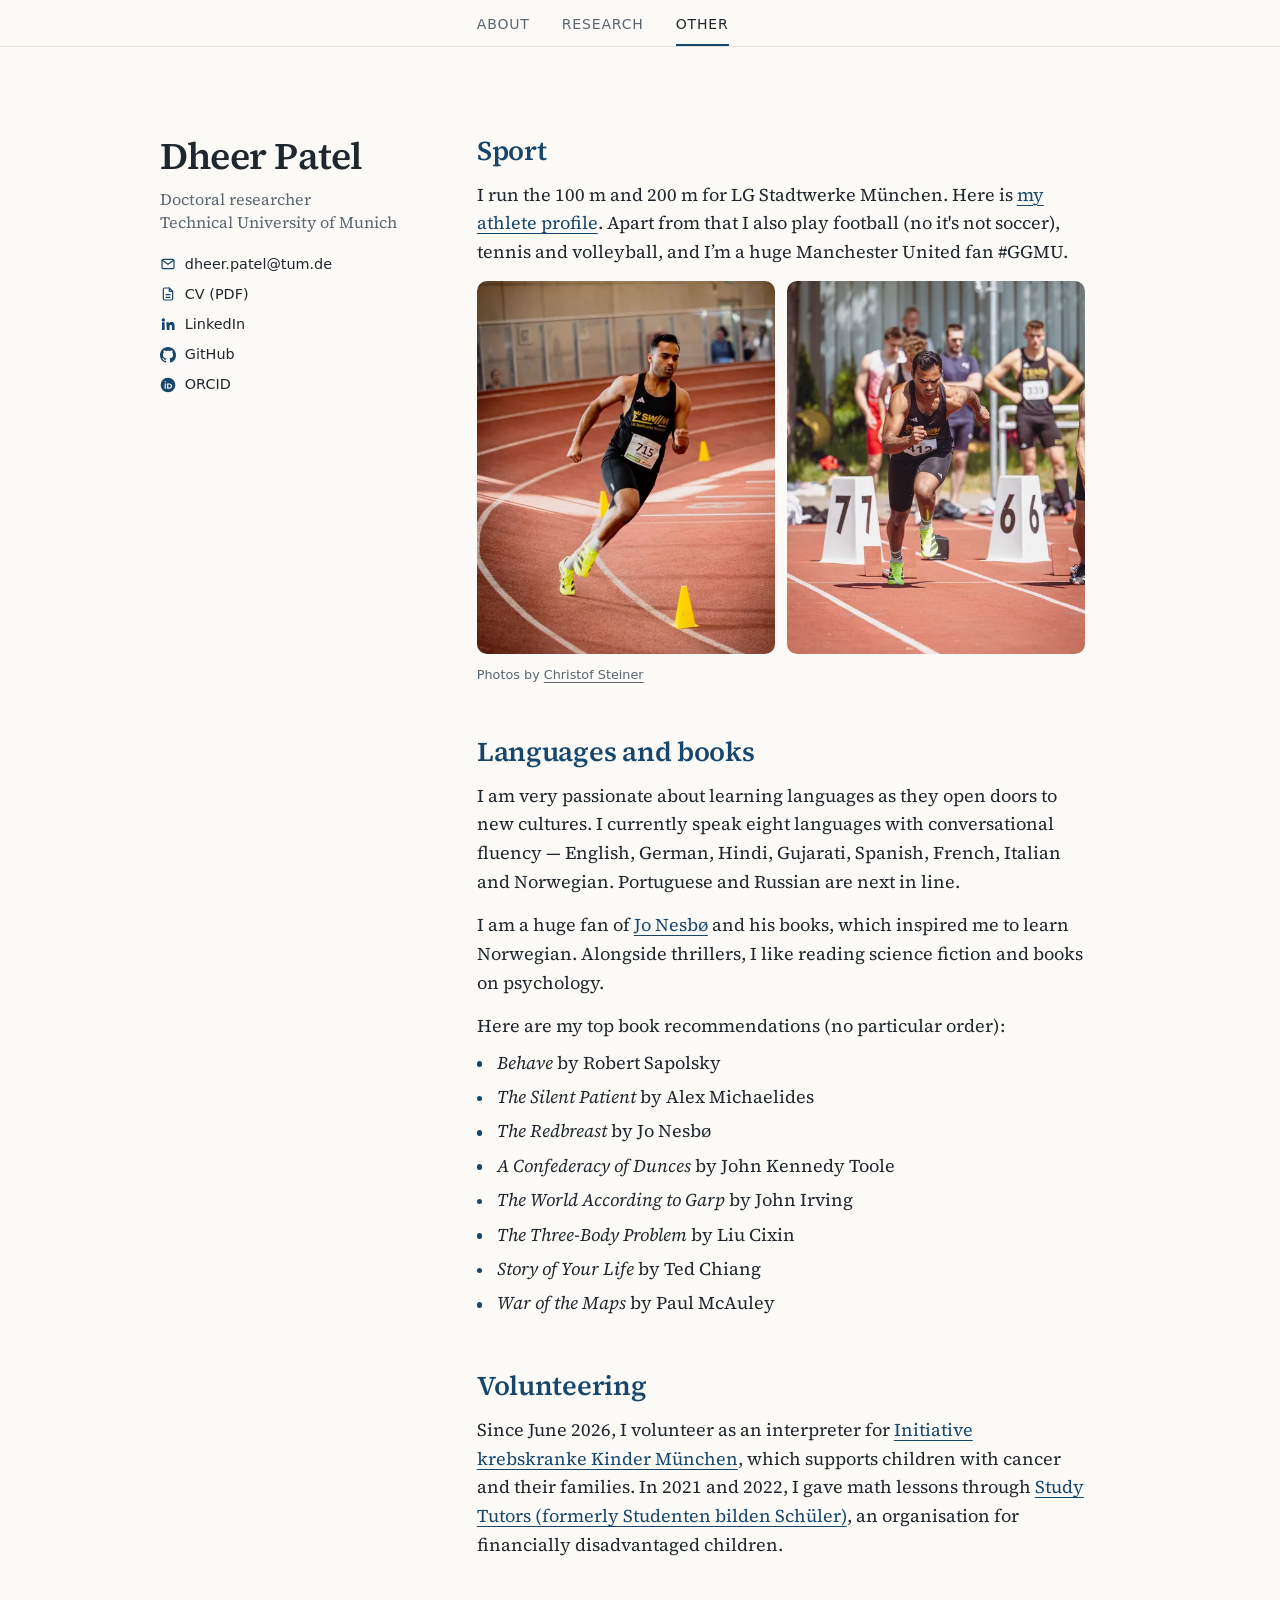
==== commit 042319c1: "Revise content in other.html for clarity and detail Updated personal information and improved clarit" ====
--- a/other.html
+++ b/other.html
@@ -18,7 +18,7 @@
   <meta name="theme-color" content="#14171a" media="(prefers-color-scheme: dark)">
   <link rel="icon" href="favicon.svg" type="image/svg+xml">
   <link rel="preload" href="fonts/source-serif-4-normal.woff2" as="font" type="font/woff2" crossorigin>
-  <link rel="stylesheet" href="style.css">
+  <link rel="stylesheet" href="style.css?v=2">
 </head>
 <body>
   <nav class="site-nav" aria-label="Main navigation">
@@ -45,10 +45,10 @@
     <main>
       <section>
         <h2>Sport</h2>
-        <p>I run the 100 m and 200 m for LG Stadtwerke München. You can find my race results on <a href="https://ladv.de/leistungsdatenbank/athletenprofil/517882/Dheer-Patel.htm">my athlete profile</a>. I also play football, tennis and volleyball, and I’m a huge Manchester United fan.</p>
+        <p>I run the 100 m and 200 m for LG Stadtwerke München. Here is <a href="https://ladv.de/leistungsdatenbank/athletenprofil/517882/Dheer-Patel.htm">my athlete profile</a>. Apart from that I also play football (no it's not soccer), tennis and volleyball, and I’m a huge Manchester United fan #GGMU.</p>
         <figure class="photos">
-          <img src="images/sprint-bend-480.webp" srcset="images/sprint-bend-480.webp 480w, images/sprint-bend-960.webp 960w" sizes="(max-width: 46rem) calc((100vw - 3.25rem) / 2), 19rem" width="480" height="600" alt="Dheer Patel running the bend of an indoor track for LG Stadtwerke München" loading="lazy" decoding="async" draggable="false">
-          <img src="images/sprint-start-480.webp" srcset="images/sprint-start-480.webp 480w, images/sprint-start-960.webp 960w" sizes="(max-width: 46rem) calc((100vw - 3.25rem) / 2), 19rem" width="480" height="600" alt="Dheer Patel accelerating out of the starting blocks in an outdoor sprint" loading="lazy" decoding="async" draggable="false">
+          <img src="images/sprint-bend-480.webp" srcset="images/sprint-bend-480.webp 480w, images/sprint-bend-960.webp 960w" sizes="(max-width: 46rem) calc((100vw - 3.25rem) / 2), 19rem" width="480" height="600" loading="lazy" decoding="async" draggable="false">
+          <img src="images/sprint-start-480.webp" srcset="images/sprint-start-480.webp 480w, images/sprint-start-960.webp 960w" sizes="(max-width: 46rem) calc((100vw - 3.25rem) / 2), 19rem" width="480" height="600" loading="lazy" decoding="async" draggable="false">
           <figcaption>Photos by <a href="https://christofsteiner.com/">Christof Steiner</a></figcaption>
         </figure>
       </section>
@@ -57,7 +57,7 @@
         <h2>Languages and books</h2>
         <p>I am very passionate about learning languages as they open doors to new cultures. I currently speak eight languages with conversational fluency — English, German, Hindi, Gujarati, Spanish, French, Italian and Norwegian. Portuguese and Russian are next in line.</p>
         <p>I am a huge fan of <a href="https://jonesbo.com/">Jo Nesbø</a> and his books, which inspired me to learn Norwegian. Alongside thrillers, I like reading science fiction and books on psychology.</p>
-        <p>Here are my top book recommendations:</p>
+        <p>Here are my top book recommendations (no particular order):</p>
         <ul class="books" role="list">
           <li><span><cite>Behave</cite> by Robert Sapolsky</span></li>
           <li><span><cite>The Silent Patient</cite> by Alex Michaelides</span></li>
@@ -72,7 +72,7 @@
 
       <section>
         <h2>Volunteering</h2>
-        <p>Since June 2026, I volunteer as an interpreter for <a href="https://krebs-bei-kindern.de/">Initiative krebskranke Kinder München</a>, which supports children with cancer and their families. In 2021 and 2022, I tutored a vocational school student in maths through <a href="https://studytutors.de/">Studenten bilden Schüler</a>.</p>
+        <p>Since June 2026, I volunteer as an interpreter for <a href="https://krebs-bei-kindern.de/">Initiative krebskranke Kinder München</a>, which supports children with cancer and their families. In 2021 and 2022, I gave math lessons through <a href="https://studytutors.de/">Study Tutors (formerly Studenten bilden Schüler)</a>, an organisation for financially disadvantaged children.</p>
       </section>
     </main>
   </div>
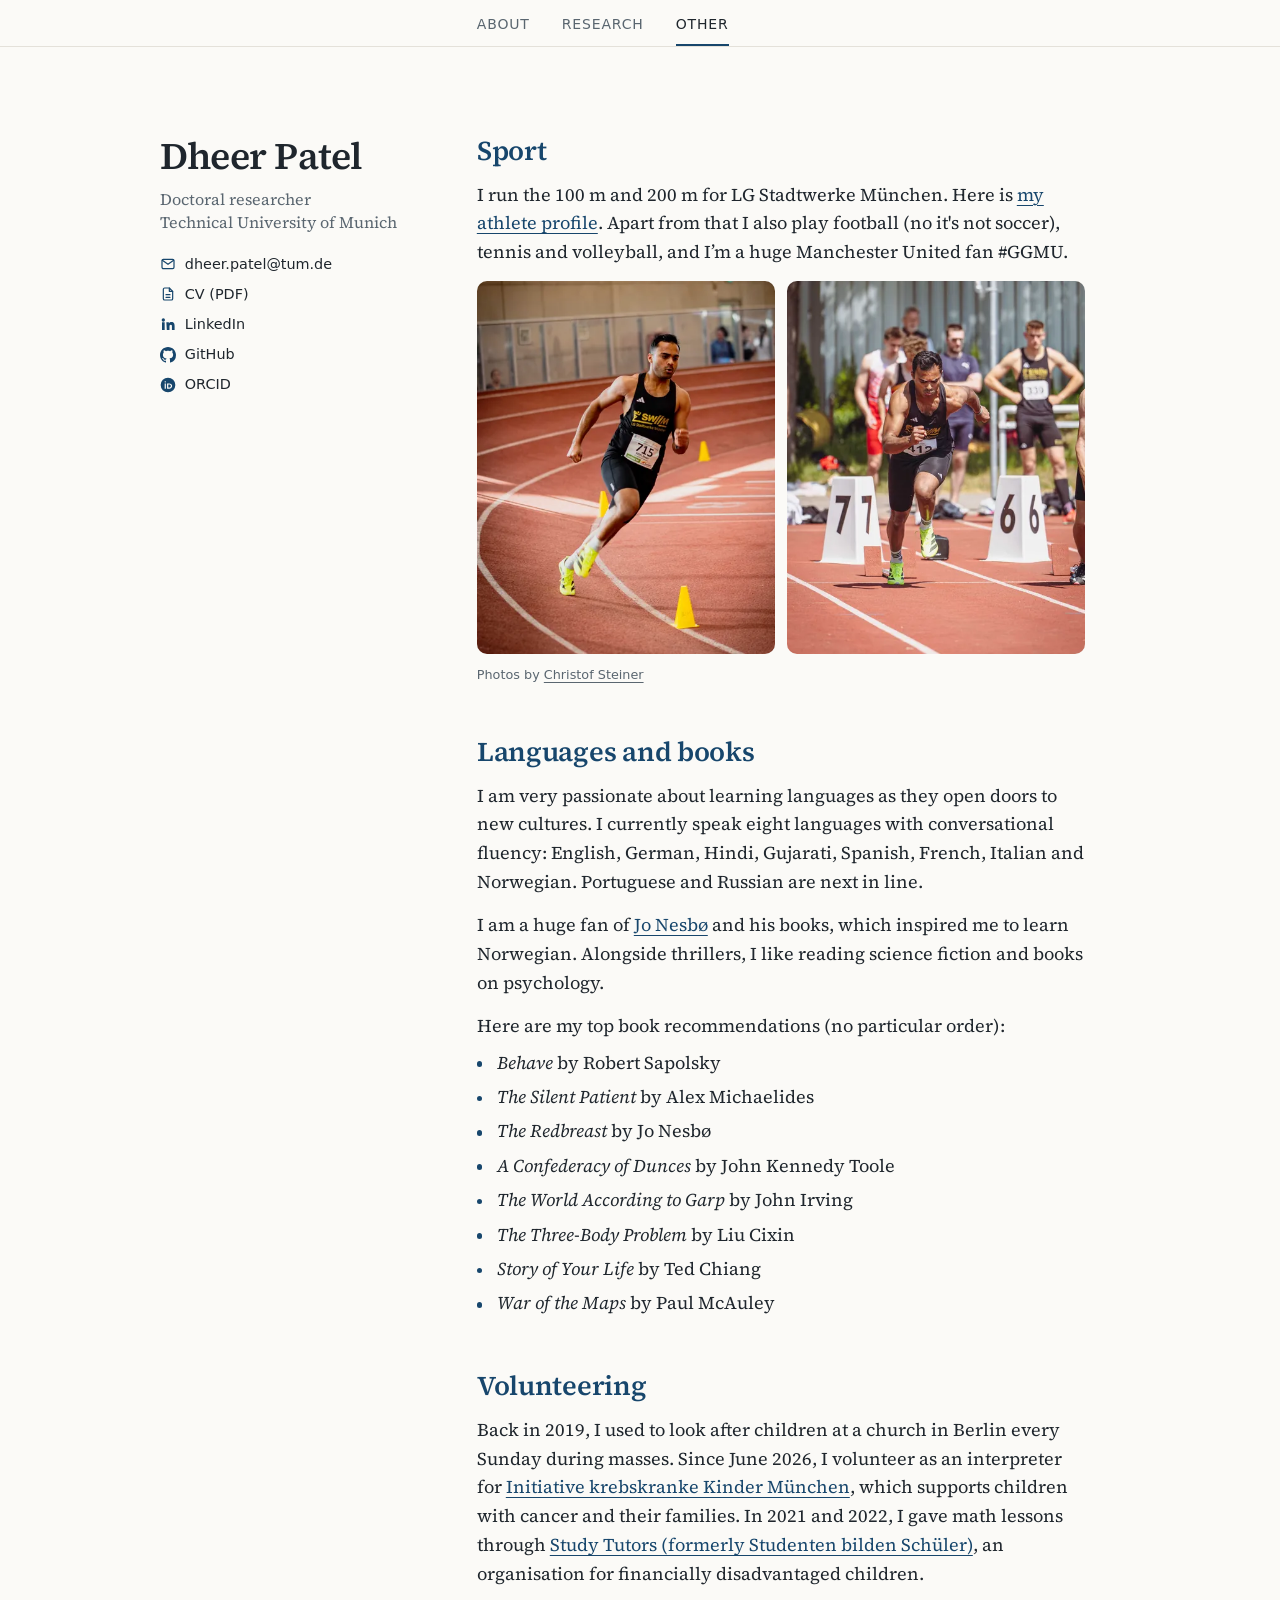
==== commit aac677c5: "Refactor meta tags and improve language fluency text Removed duplicate meta description and updated " ====
--- a/other.html
+++ b/other.html
@@ -3,12 +3,10 @@
 <head>
   <meta charset="utf-8">
   <meta name="viewport" content="width=device-width, initial-scale=1">
-  <meta name="description" content="Dheer Patel on sprinting in Munich, volunteering, learning languages and reading Jo Nesbø.">
   <title>Other · Dheer Patel</title>
   <link rel="canonical" href="https://peterhalde.github.io/other.html">
   <meta property="og:type" content="website">
   <meta property="og:title" content="Other · Dheer Patel">
-  <meta property="og:description" content="Dheer Patel on sprinting in Munich, volunteering, learning languages and reading Jo Nesbø.">
   <meta property="og:url" content="https://peterhalde.github.io/other.html">
   <meta property="og:image" content="https://peterhalde.github.io/images/og.jpg">
   <meta property="og:image:width" content="1200">
@@ -55,7 +53,7 @@
 
       <section>
         <h2>Languages and books</h2>
-        <p>I am very passionate about learning languages as they open doors to new cultures. I currently speak eight languages with conversational fluency — English, German, Hindi, Gujarati, Spanish, French, Italian and Norwegian. Portuguese and Russian are next in line.</p>
+        <p>I am very passionate about learning languages as they open doors to new cultures. I currently speak eight languages with conversational fluency: English, German, Hindi, Gujarati, Spanish, French, Italian and Norwegian. Portuguese and Russian are next in line.</p>
         <p>I am a huge fan of <a href="https://jonesbo.com/">Jo Nesbø</a> and his books, which inspired me to learn Norwegian. Alongside thrillers, I like reading science fiction and books on psychology.</p>
         <p>Here are my top book recommendations (no particular order):</p>
         <ul class="books" role="list">
@@ -72,7 +70,7 @@
 
       <section>
         <h2>Volunteering</h2>
-        <p>Since June 2026, I volunteer as an interpreter for <a href="https://krebs-bei-kindern.de/">Initiative krebskranke Kinder München</a>, which supports children with cancer and their families. In 2021 and 2022, I gave math lessons through <a href="https://studytutors.de/">Study Tutors (formerly Studenten bilden Schüler)</a>, an organisation for financially disadvantaged children.</p>
+        <p>Back in 2019, I used to look after children at a church in Berlin every Sunday during masses. Since June 2026, I volunteer as an interpreter for <a href="https://krebs-bei-kindern.de/">Initiative krebskranke Kinder München</a>, which supports children with cancer and their families. In 2021 and 2022, I gave math lessons through <a href="https://studytutors.de/">Study Tutors (formerly Studenten bilden Schüler)</a>, an organisation for financially disadvantaged children.</p>
       </section>
     </main>
   </div>
